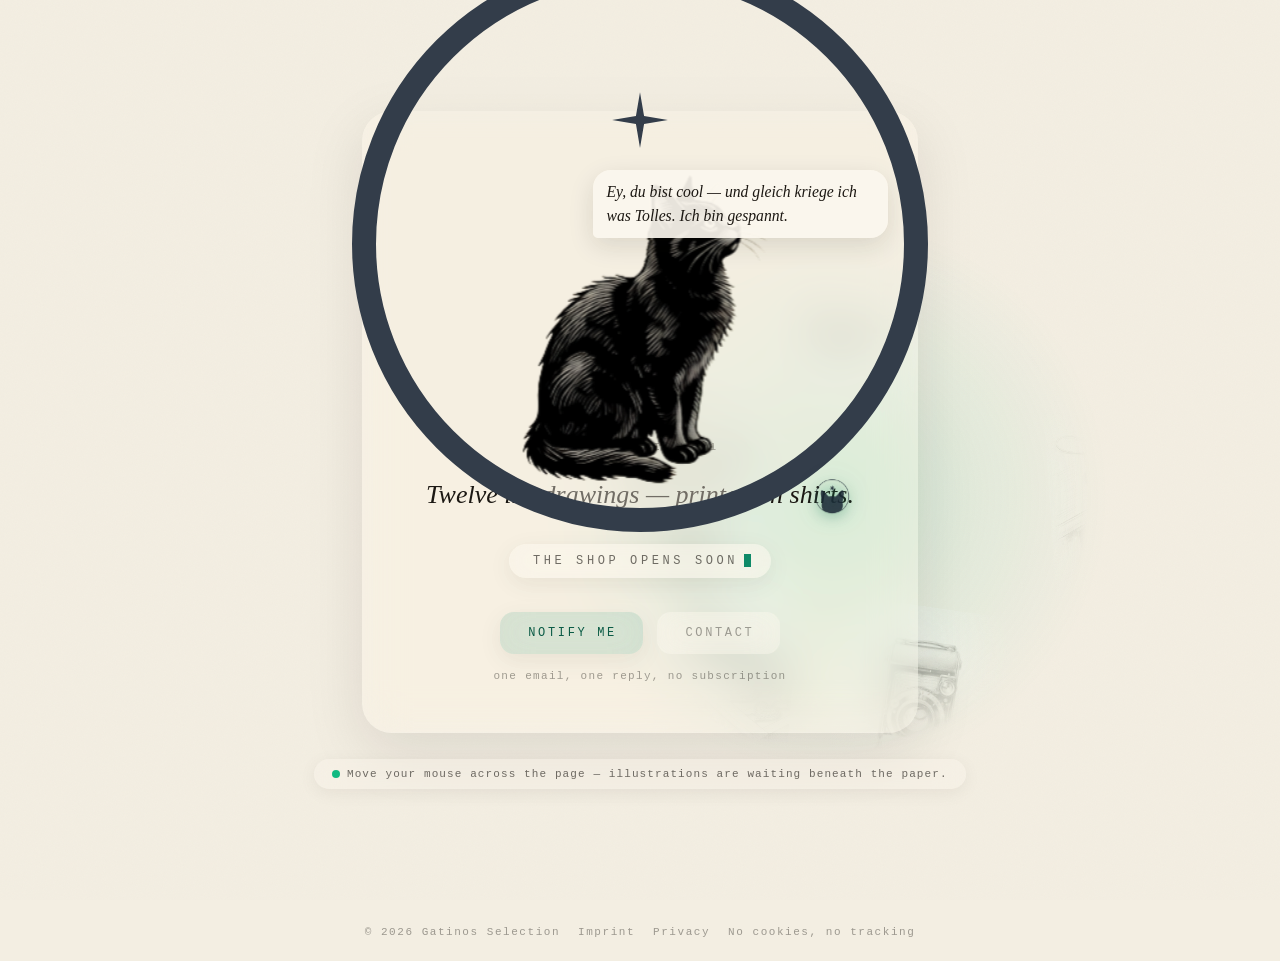
==== index.html @ d3bec4ac "landing: Logo-Geschichte im großen Kreis — Katze sitzt im Ring mit 'and love'-Bubble, der Kreis schr" ====
<!doctype html>
<html lang="en">
<head>
  <meta charset="utf-8">
  <title>GATINOS SELECTION — Music &amp; Art. The shop opens soon.</title>
  <meta name="viewport" content="width=device-width, initial-scale=1, interactive-widget=resizes-content">
  <meta name="description" content="Gatinos Selection — Music &amp; Art. Art Edition 01: twelve ink drawings printed on shirts. The shop opens soon.">
  <meta name="robots" content="index,follow">
  <meta name="theme-color" content="#f3eee2">
  <link rel="canonical" href="https://gatino.org/">
  <meta property="og:type" content="website">
  <meta property="og:title" content="GATINOS SELECTION — Music &amp; Art">
  <meta property="og:description" content="Art Edition 01 — twelve ink drawings printed on shirts. The shop opens soon.">
  <meta property="og:url" content="https://gatino.org/">
  <meta property="og:image" content="https://gatino.org/assets/web/stricher-orig-1.jpg">
  <link rel="icon" type="image/svg+xml" href="favicon.svg">
  <style>
    :root{
      --papier:#f3eee2;
      --tinte:#1c1813;
      --weich:rgba(28,24,19,.62);
      --grau:rgba(28,24,19,.4);
      --hairline:rgba(28,24,19,.12);
      --smaragd:#0e8a68;
      --smaragd-leucht:#10b981;
      --smaragd-tief:#0a5b45;
      --glas:rgba(251,247,238,.34);
      --glas-stark:rgba(251,247,238,.5);
      --serif:"Iowan Old Style","Palatino Linotype",Palatino,Georgia,serif;
      --mono:"SF Mono",Menlo,Consolas,"Liberation Mono",monospace;
    }
    *{margin:0;padding:0;box-sizing:border-box}
    html,body{height:100%}
    body{
      background:var(--papier);
      color:var(--tinte);
      font-family:var(--serif);
      overflow-x:hidden;
    }
    .visuell-verborgen{position:absolute;width:1px;height:1px;overflow:hidden;clip:rect(0 0 0 0);white-space:nowrap}
    :focus-visible{outline:2px solid var(--smaragd-leucht);outline-offset:3px;border-radius:8px}

    /* ============ Reveal-Bühne: Illustrationen erscheinen nur im Cursor-Licht ============ */
    .buehne{position:fixed;inset:0;z-index:0;pointer-events:none}
    .buehnen-kunst{
      position:absolute;inset:0;
      --mx:50vw; --my:42vh;
      -webkit-mask-image:radial-gradient(circle 330px at var(--mx) var(--my), #000 0%, rgba(0,0,0,.5) 46%, transparent 78%);
      mask-image:radial-gradient(circle 330px at var(--mx) var(--my), #000 0%, rgba(0,0,0,.5) 46%, transparent 78%);
    }
    .pa{
      position:absolute;opacity:.95;mix-blend-mode:multiply;height:auto;rotate:var(--neig,0deg);
      animation:schweben var(--dauer,18s) ease-in-out infinite;
      /* weicher Rand: kein Papier-Kasten um die Zeichnung */
      -webkit-mask-image:radial-gradient(ellipse 74% 74% at 50% 50%, #000 48%, transparent 88%);
      mask-image:radial-gradient(ellipse 74% 74% at 50% 50%, #000 48%, transparent 88%);
    }
    .pa-1 {width:clamp(170px,19vw,300px);right:1vw;  top:4vh;   --neig:5deg;  --dauer:17s}
    .pa-2 {width:clamp(150px,16vw,260px);left:2vw;   top:6vh;   --neig:-7deg; --dauer:21s}
    .pa-3 {width:clamp(140px,15vw,240px);left:1vw;   top:44vh;  --neig:4deg;  --dauer:19s}
    .pa-4 {width:clamp(140px,14vw,230px);right:4vw;  top:42vh;  --neig:-4deg; --dauer:23s}
    .pa-5 {width:clamp(160px,17vw,270px);left:20vw;  bottom:3vh;--neig:3deg;  --dauer:25s}
    .pa-6 {width:clamp(130px,13vw,210px);right:22vw; bottom:6vh;--neig:8deg;  --dauer:18s}
    .pa-7 {width:clamp(150px,16vw,250px);left:28vw;  top:1vh;   --neig:-3deg; --dauer:22s}
    .pa-8 {width:clamp(120px,12vw,200px);right:28vw; top:22vh;  --neig:6deg;  --dauer:20s}
    .pa-9 {width:clamp(120px,12vw,190px);right:12vw; bottom:1vh;--neig:-6deg; --dauer:24s}
    .pa-10{width:clamp(120px,12vw,190px);left:11vw;  bottom:20vh;--neig:6deg; --dauer:26s}
    .pa-11{width:clamp(140px,14vw,220px);left:43vw;  top:38vh;  --neig:-5deg; --dauer:28s}
    .pa-12{width:clamp(130px,13vw,210px);right:38vw; top:62vh; --neig:5deg;  --dauer:20s}
    .pa-13{width:clamp(120px,12vw,190px);left:2vw;   top:70vh;  --neig:-8deg; --dauer:22s}
    .pa-14{width:clamp(150px,15vw,240px);right:1vw;  top:70vh;  --neig:7deg;  --dauer:19s}
    .pa-15{width:clamp(160px,16vw,260px);left:45vw;  bottom:30vh;--neig:-4deg;--dauer:27s}
    .pa-16{width:clamp(140px,14vw,230px);right:20vw; top:3vh;   --neig:-6deg; --dauer:23s}
    @keyframes schweben{0%,100%{translate:0 0}50%{translate:0 -16px}}
    .glanz{
      position:absolute;left:0;top:0;width:560px;height:560px;border-radius:50%;
      background:radial-gradient(circle, rgba(16,185,129,.16) 0%, rgba(16,185,129,.06) 42%, transparent 70%);
    }
    .korn{
      position:absolute;inset:0;opacity:.05;mix-blend-mode:multiply;
      background-image:url("data:image/svg+xml,%3Csvg xmlns='http://www.w3.org/2000/svg' width='140' height='140'%3E%3Cfilter id='n'%3E%3CfeTurbulence type='fractalNoise' baseFrequency='.9' numOctaves='2'/%3E%3C/filter%3E%3Crect width='140' height='140' filter='url(%23n)' opacity='.55'/%3E%3C/svg%3E");
    }

    /* ============ Cursor: das runde Gatinos-Emblem ============ */
    .cursor{position:fixed;inset:0;z-index:220;pointer-events:none}
    .cursor-logo{
      position:absolute;left:0;top:0;width:40px;height:40px;
      filter:drop-shadow(0 0 10px rgba(16,185,129,.5)) drop-shadow(0 2px 6px rgba(28,24,19,.18));
      transition:opacity .3s ease;
    }
    @media (pointer:fine){
      html.nicht-REDUZIERT body, html.nicht-REDUZIERT a, html.nicht-REDUZIERT button{cursor:none}
    }
    @media (pointer:coarse){ .cursor{display:none} }
    html.reduziert .cursor{display:none}

    /* ============ Katzen-Dialog: Benachrichtigung im Glas ============ */
    .katze{
      position:fixed;inset:0;z-index:210;display:grid;place-items:center;padding:20px;
      opacity:0;visibility:hidden;transition:opacity .4s ease, visibility .4s ease;
      background:rgba(243,238,226,.25);
    }
    .katze.an{opacity:1;visibility:visible}
    .katzen-karte{
      width:min(92vw,470px);border-radius:30px;
      background:rgba(251,247,238,.66);
      -webkit-backdrop-filter:blur(24px) saturate(1.4);backdrop-filter:blur(24px) saturate(1.4);
      box-shadow:0 24px 80px rgba(28,24,19,.18);
      padding:26px 26px 24px;text-align:center;
      transform:scale(.8) translateY(14px);transition:transform .45s cubic-bezier(.2,.9,.25,1.2);
    }
    .katze.an .katzen-karte{transform:scale(1) translateY(0)}
    .katzen-runder{
      position:relative;width:min(48vw,230px);aspect-ratio:1;margin:0 auto;border-radius:50%;
      overflow:hidden;background:var(--papier);
      box-shadow:inset 0 0 0 1px rgba(28,24,19,.06), 0 10px 30px rgba(28,24,19,.1);
    }
    .katze-bild{
      position:absolute;inset:0;width:100%;height:100%;object-fit:cover;
      mix-blend-mode:multiply;opacity:0;
    }
    .katze-bild.sichtbar{opacity:1}
    .katze h2{
      margin:18px 0 4px;font-family:var(--serif);font-size:1.25rem;font-weight:500;color:var(--tinte);
    }
    .katze .zwischentext{font-size:.9rem;line-height:1.45;color:var(--weich);max-width:34ch;margin:0 auto}
    .notify-form{margin-top:16px;display:flex;gap:10px;flex-wrap:wrap;justify-content:center}
    .mail{
      flex:1 1 200px;min-width:0;
      font-family:var(--mono);font-size:13px;color:var(--tinte);
      padding:13px 16px;border-radius:14px;border:none;
      background:rgba(251,247,238,.75);
      box-shadow:inset 0 2px 8px rgba(28,24,19,.06);
    }
    .mail::placeholder{color:var(--grau)}
    .hp{position:absolute;left:-9999px;width:1px;height:1px;opacity:0}
    .katze-status{
      margin-top:14px;min-height:1.3em;
      font-family:var(--mono);font-size:11.5px;letter-spacing:.06em;color:var(--weich);
    }
    .katze-status.ok{color:var(--smaragd-tief)}
    .katze-status.fehler{color:#a04b2e}
    .katze-schliessen{
      margin-top:14px;font-family:var(--mono);font-size:10.5px;letter-spacing:.14em;
      color:var(--grau);background:none;border:none;text-transform:uppercase;cursor:pointer;
    }
    .katze-schliessen:hover{color:var(--tinte)}

    /* ============ Inhalt ============ */
    .seite{
      position:relative;z-index:1;min-height:100svh;
      display:flex;flex-direction:column;align-items:center;justify-content:center;
      text-align:center;padding:24px;
    }
    .glas-karte{
      padding:clamp(2rem,5vw,3.2rem) clamp(1.5rem,6vw,4rem);
      border-radius:30px;
      background:var(--glas);
      -webkit-backdrop-filter:blur(22px) saturate(1.4);backdrop-filter:blur(22px) saturate(1.4);
      box-shadow:0 18px 60px rgba(28,24,19,.1);
    }
    .marke-buehne{position:relative;width:clamp(150px,19vw,225px);margin:0 auto}
    .marke img{width:100%;height:auto;display:block}
    .marke{transition:opacity 1s ease .15s}
    /* der große Kreis: die Bühne der Geschichte — er schrumpft und wird zum Logo */
    .ring{
      position:fixed;z-index:140;pointer-events:none;
      width:min(64vmin,600px);aspect-ratio:1;border-radius:50%;
      border:24px solid #333d4a;overflow:hidden;
      background:rgba(243,238,226,.4);
      opacity:0;transform:scale(.96);display:none;
    }
    html.js .ring{display:block}
    html.js .ring.da{opacity:1;transform:scale(1);transition:opacity .8s ease, transform 1.8s cubic-bezier(.2,.8,.25,1)}
    html.js .ring.schrumpft{transform:scale(.1);transition:transform 1.5s cubic-bezier(.55,0,.25,1), opacity .7s ease 1s}
    html.js .ring.weg{display:none}
    .ring-stern{position:absolute;left:50%;top:21%;width:11%;transform:translateX(-50%)}
    .ring-katze{
      position:absolute;left:50%;bottom:-3%;width:60%;
      transform:translateX(-50%);height:auto;display:block;mix-blend-mode:multiply;
    }
    html.js .ring.katze-da .ring-katze{animation:katzehoch .9s ease both}
    @keyframes katzehoch{from{opacity:0;translate:0 7%}to{opacity:1;translate:0 0}}
    .ring-blase{
      position:absolute;right:3%;top:36%;max-width:56%;
      padding:10px 14px;border-radius:18px 18px 18px 5px;
      background:rgba(251,247,238,.92);
      box-shadow:0 8px 26px rgba(28,24,19,.12);
      font-family:var(--serif);font-style:italic;
      font-size:clamp(.78rem,1.5vw,.98rem);line-height:1.5;
      color:var(--tinte);text-align:left;
      opacity:0;transform:scale(.7) translateY(8px);
      transition:opacity .5s ease, transform .6s cubic-bezier(.2,.9,.25,1.2);
    }
    html.js .ring.blase-da .ring-blase{opacity:1;transform:none}
    html.js .ring.schrumpft .ring-stern,
    html.js .ring.schrumpft .ring-katze,
    html.js .ring.schrumpft .ring-blase{opacity:0;transition:opacity .9s ease .3s}
    /* kleine Katze + Blase neben MUSIC & ART (Endzustand) */
    .miau-ecke{
      position:absolute;left:calc(100% - 8px);top:72%;
      display:flex;flex-direction:column;align-items:center;gap:2px;
      transition:opacity .7s ease;
    }
    .mini-katze{
      width:clamp(34px,3.2vw,42px);height:auto;display:block;
      filter:drop-shadow(0 2px 6px rgba(28,24,19,.14));
      animation:katzewippen 6s ease-in-out 1s infinite;transform-origin:50% 90%;
    }
    .blase{
      padding:6px 12px;border-radius:14px 14px 14px 4px;
      border:1px solid rgba(28,24,19,.3);
      background:rgba(251,247,238,.55);
      font-family:var(--serif);font-style:italic;
      font-size:clamp(.72rem,1.3vw,.82rem);line-height:1;
      color:var(--tinte);white-space:nowrap;
      transition:opacity .6s ease .25s, transform .6s cubic-bezier(.2,.9,.25,1.2) .25s;
    }
    /* Zustände nur mit JS (ohne JS: fertiges Logo, alles statisch sichtbar) */
    html.js .marke-buehne:not(.logo-an) .marke{opacity:0}
    html.js .miau-ecke{opacity:0}
    html.js .blase{opacity:0;transform:translateY(6px)}
    html.js .marke-buehne.ecke-da .miau-ecke{opacity:1}
    html.js .marke-buehne.ecke-da .blase{opacity:1;transform:none}
    @keyframes katzewippen{0%,100%{transform:rotate(0deg)}50%{transform:rotate(-2.5deg)}}
    .linie{width:52px;height:1px;background:var(--hairline);margin:30px auto 22px;position:relative}
    .linie::after{content:"";position:absolute;left:50%;top:-2.5px;width:6px;height:6px;transform:translateX(-50%) rotate(45deg);background:var(--smaragd)}
    .kicker{
      font-family:var(--mono);font-size:11px;letter-spacing:.42em;text-indent:.42em;
      color:var(--weich);text-transform:uppercase;
    }
    .spruch{
      margin:22px auto 0;max-width:34ch;
      font-size:clamp(19px,2.6vw,26px);line-height:1.5;font-style:italic;color:var(--tinte);
    }
    .status{
      display:inline-flex;align-items:center;gap:.5em;
      margin-top:30px;padding:10px 20px;border-radius:9999px;
      background:var(--glas-stark);
      -webkit-backdrop-filter:blur(16px) saturate(1.4);backdrop-filter:blur(16px) saturate(1.4);
      box-shadow:0 6px 24px rgba(28,24,19,.07);
      font-family:var(--mono);font-size:12px;letter-spacing:.3em;text-indent:.3em;
      color:var(--weich);text-transform:uppercase;
    }
    .status .caret{display:inline-block;width:.55em;height:1.05em;background:var(--smaragd);vertical-align:-.16em;animation:caret 1.2s steps(1) infinite}
    @keyframes caret{50%{opacity:0}}
    .aktionen{margin-top:34px;display:flex;gap:14px;flex-wrap:wrap;justify-content:center}
    .btn{
      font-family:var(--mono);font-size:12px;letter-spacing:.22em;text-indent:.22em;text-transform:uppercase;
      text-decoration:none;padding:14px 26px;border-radius:14px;border:none;cursor:pointer;
      background:var(--glas-stark);
      -webkit-backdrop-filter:blur(16px) saturate(1.4);backdrop-filter:blur(16px) saturate(1.4);
      box-shadow:0 6px 24px rgba(28,24,19,.07);
      color:var(--tinte);
      transition:background .25s ease,color .25s ease,transform .25s ease;
    }
    .btn:hover{transform:translateY(-1px)}
    .btn:active{transform:translateY(0)}
    .btn--smaragd{
      background:rgba(14,138,104,.14);color:var(--smaragd-tief);
    }
    .btn--smaragd:hover{background:rgba(14,138,104,.22)}
    .btn--leise{box-shadow:none;background:rgba(251,247,238,.4);color:var(--grau)}
    .btn--leise:hover{color:var(--tinte)}
    .hinweis{margin-top:16px;font-family:var(--mono);font-size:11px;letter-spacing:.12em;color:var(--grau)}

    .buehnen-hinweis{
      display:inline-flex;align-items:center;gap:.6em;
      margin-top:26px;padding:9px 18px;border-radius:9999px;
      background:var(--glas);
      -webkit-backdrop-filter:blur(14px);backdrop-filter:blur(14px);
      box-shadow:0 4px 18px rgba(28,24,19,.06);
      font-family:var(--mono);font-size:11px;letter-spacing:.1em;color:var(--weich);
      transition:opacity .9s ease;
    }
    .buehnen-hinweis.verblasst{opacity:0}
    .blink-punkt{width:.5rem;height:.5rem;border-radius:50%;background:var(--smaragd-leucht);animation:puls 2.4s ease-in-out infinite}
    @keyframes puls{0%,100%{box-shadow:0 0 0 0 rgba(16,185,129,.4)}50%{box-shadow:0 0 0 7px rgba(16,185,129,0)}}

    .fusz{
      position:relative;z-index:1;padding:26px 24px 22px;width:100%;
      display:flex;gap:18px;justify-content:center;flex-wrap:wrap;
      font-family:var(--mono);font-size:11px;letter-spacing:.14em;color:var(--grau);
    }
    .fusz a{color:var(--grau);text-decoration:none;border-bottom:1px solid transparent;transition:color .25s}
    .fusz a:hover{color:var(--tinte)}

    @media (max-width:700px){
      .pa-1{right:-7vw}
      .pa-2{left:-8vw}
      .pa-5{left:22vw}
      .pa-6{right:8vw}
      .pa-8,.pa-12{display:none}
      .glanz{width:420px;height:420px}
    }
    @media (max-width:560px){
      .fusz{gap:12px;font-size:10px}
      .spruch{max-width:26ch}
      .buehnen-hinweis{max-width:30ch}
      .glas-karte{margin:0 2px}
      .katzen-karte{padding:22px 18px 20px}
      .miau-ecke{left:auto;right:-6px}
    }

    /* Kleinbildschirme: Karte oben statt mittig — die Tastatur von unten
       kann sie dann nicht verdecken */
    @media (max-width:760px){
      .katze{
        place-items:start center;
        padding-top:calc(env(safe-area-inset-top, 0px) + 2vh);
        align-content:start;
      }
    }
    /* Tastatur offen (visualViewport schrumpft): Karte kompakt im Sichtbereich halten */
    .katze.tastatur .katzen-karte{padding:18px 18px 16px}
    .katze.tastatur .katzen-runder{width:min(34vw,170px)}
    .katze.tastatur h2{margin-top:12px;font-size:1.05rem}
    .katze.tastatur .zwischentext{display:none}
    .katze.tastatur .notify-form{margin-top:12px}

    @media (prefers-reduced-motion: reduce){
      .pa{animation:none}
      .caret,.blink-punkt{animation:none}
      .buehnen-kunst{--mx:50vw;--my:42vh}
    }
  </style>
</head>
<body>

  <!-- ============ Reveal-Bühne: der Emblem-Cursor legt die Illustrationen
       frei, die unter dem Papier liegen — sonst bleiben sie verborgen ============ -->
  <div class="buehne" aria-hidden="true">
    <div class="buehnen-kunst">
      <img class="pa pa-1"  src="assets/web/stricher-orig-1.jpg"    alt="" loading="eager">
      <img class="pa pa-2"  src="assets/web/stromlinien-sanft-3.jpg" alt="" loading="eager">
      <img class="pa pa-3"  src="assets/web/kauz-sanft-2.jpg"       alt="" loading="eager">
      <img class="pa pa-4"  src="assets/web/herz-sanft-2.jpg"       alt="" loading="eager">
      <img class="pa pa-5"  src="assets/web/stromlinien-sanft-1.jpg" alt="" loading="eager">
      <img class="pa pa-6"  src="assets/web/kamera-sanft-1.jpg"     alt="" loading="eager">
      <img class="pa pa-7"  src="assets/web/stricher-orig-2.jpg"    alt="" loading="eager">
      <img class="pa pa-8"  src="assets/web/augen-sanft-1.jpg"      alt="" loading="eager">
      <img class="pa pa-9"  src="assets/web/kauz-sanft-1.jpg"       alt="" loading="eager">
      <img class="pa pa-10" src="assets/web/wachsend-sanft-1.jpg"   alt="" loading="eager">
      <img class="pa pa-11" src="assets/web/stricher-orig-3.jpg"    alt="" loading="eager">
      <img class="pa pa-12" src="assets/web/herz-sanft-1.jpg"       alt="" loading="eager">
      <img class="pa pa-13" src="assets/web/kamera-sanft-1.jpg"     alt="" loading="eager">
      <img class="pa pa-14" src="assets/web/stromlinien-sanft-3.jpg" alt="" loading="eager">
      <img class="pa pa-15" src="assets/web/stromlinien-sanft-1.jpg" alt="" loading="eager">
      <img class="pa pa-16" src="assets/web/kauz-sanft-2.jpg"       alt="" loading="eager">
    </div>
    <div class="glanz"></div>
    <div class="korn"></div>
  </div>

  <div class="cursor" aria-hidden="true">
    <img class="cursor-logo" src="assets/logo/gatinos_emblem.png" alt="">
  </div>

  <div class="ring" id="ring" aria-hidden="true">
    <svg class="ring-stern" viewBox="0 0 100 100"><path d="M50 2 L57 43 L98 50 L57 57 L50 98 L43 57 L2 50 L43 43 Z" fill="#333d4a"/></svg>
    <img class="ring-katze" src="assets/cat/sitz.png" alt="">
    <div class="ring-blase">Ey, du bist cool — und gleich kriege ich was Tolles. Ich bin gespannt.</div>
  </div>

  <!-- ============ Katzen-Dialog: öffnet nur über „Benachrichtigen“ ============ -->
  <div class="katze" id="katze" role="dialog" aria-modal="true" aria-label="Shop notification">
    <div class="katzen-karte">
      <div class="katzen-runder" aria-hidden="true">
        <img class="katze-bild sichtbar" src="assets/cat/katze-zu.jpg"   alt="" loading="eager">
        <img class="katze-bild"          src="assets/cat/katze-halb.jpg" alt="" loading="eager">
        <img class="katze-bild"          src="assets/cat/katze-auf.jpg"  alt="" loading="eager">
      </div>
      <h2>The shop opens soon.</h2>
      <p class="zwischentext">Drop your email — we'll write exactly once, when Art Edition 01 goes online.</p>
      <form class="notify-form" id="notify-form" novalidate>
        <input class="mail" id="notify-mail" type="email" name="email" placeholder="you@mail.com" autocomplete="email" required>
        <input class="hp" type="text" name="hp" tabindex="-1" autocomplete="off" aria-hidden="true">
        <button class="btn btn--smaragd" type="submit">Sign up</button>
      </form>
      <p class="katze-status" id="notify-status" role="status"></p>
      <button class="katze-schliessen" type="button" id="katze-zu">Close</button>
    </div>
  </div>

  <!-- ============ Marke ============ -->
  <main class="seite">
    <div class="glas-karte">
      <h1 class="visuell-verborgen">Gatinos Selection — Music &amp; Art</h1>

      <div class="marke-buehne" id="marke-buehne">
        <div class="marke">
          <img src="assets/logo/gatinos_light_alpha.png" alt="Gatinos Selection — Music &amp; Art" width="800" height="800">
        </div>
        <div class="miau-ecke" aria-hidden="true">
          <span class="blase">and love</span>
          <img class="mini-katze" src="assets/cat/katze-sitzend.png" alt="">
        </div>
      </div>

      <div class="linie" role="presentation"></div>
      <p class="kicker">Art Edition 01</p>

      <p class="spruch">Twelve ink drawings — printed on shirts.</p>

      <p class="status">The shop opens soon<span class="caret"></span></p>

      <div class="aktionen">
        <button class="btn btn--smaragd" id="benachrichtigen" type="button">Notify me</button>
        <a class="btn btn--leise" href="mailto:contact@gatino.org">Contact</a>
      </div>
      <p class="hinweis">one email, one reply, no subscription</p>
    </div>

    <p class="buehnen-hinweis"><span class="blink-punkt"></span>Move your mouse across the page — illustrations are waiting beneath the paper.</p>
  </main>

  <footer class="fusz">
    <span>© 2026 Gatinos Selection</span>
    <a href="imprint.html">Imprint</a>
    <a href="privacy.html">Privacy</a>
    <span>No cookies, no tracking</span>
  </footer>

  <script>
  (function(){
    "use strict";
    var reduziert = window.matchMedia && window.matchMedia("(prefers-reduced-motion: reduce)").matches;
    var fein = window.matchMedia && window.matchMedia("(pointer: fine)").matches;
    var wurzel = document.documentElement;
    wurzel.classList.add("js");
    wurzel.classList.add(reduziert ? "reduziert" : "nicht-REDUZIERT");

    /* — Cursor: Emblem folgt der Maus, Maske legt die Illustrationen frei — */
    var kunst = document.querySelector(".buehnen-kunst");
    var glanz = document.querySelector(".glanz");
    var logo  = document.querySelector(".cursor-logo");
    var hinweis = document.querySelector(".buehnen-hinweis");
    if(!kunst || !glanz || !logo){ return; }

    var zielX = innerWidth / 2, zielY = innerHeight * 0.42;
    var curX = zielX, curY = zielY;
    var hatMaus = false, skala = 1, zielSkala = 1;

    addEventListener("pointermove", function(e){
      hatMaus = true;
      zielX = e.clientX; zielY = e.clientY;
      if(hinweis){ hinweis.classList.add("verblasst"); }
    }, { passive:true });

    document.addEventListener("pointerleave", function(){ hatMaus = false; });

    if(fein){
      document.addEventListener("pointerover", function(e){
        zielSkala = (e.target.closest && e.target.closest("a, button")) ? 1.4 : 1;
      });
    }

    function rahmen(now){
      if(!hatMaus && !reduziert){
        var t = now / 1000;
        zielX = innerWidth  * (0.5 + 0.3 * Math.sin(t * 0.32));
        zielY = innerHeight * (0.42 + 0.2 * Math.cos(t * 0.24));
      }
      var k = reduziert ? 1 : 0.14;
      curX += (zielX - curX) * k;
      curY += (zielY - curY) * k;
      skala += (zielSkala - skala) * 0.2;
      var halb = (innerWidth < 700 ? 210 : 280);

      kunst.style.setProperty("--mx", curX + "px");
      kunst.style.setProperty("--my", curY + "px");
      glanz.style.transform = "translate3d(" + (curX - halb) + "px," + (curY - halb) + "px,0)";
      logo.style.transform  = "translate3d(" + (curX - 20 * skala) + "px," + (curY - 20 * skala) + "px,0) scale(" + skala + ")";
      requestAnimationFrame(rahmen);
    }
    requestAnimationFrame(rahmen);

    /* — Logo-Geschichte: alles spielt sich im großen Kreis ab. Die Katze
         sitzt drin, bewundert den Stern — und am Ende schrumpft der Kreis
         und wird zum Logo. Ohne JS oder bei reduzierter Bewegung: direkt
         der Endzustand. — */
    var buehne = document.querySelector("#marke-buehne");
    var ring = document.querySelector("#ring");
    if(ring && buehne){
      if(reduziert){
        buehne.classList.add("logo-an", "ecke-da");
        ring.classList.add("weg");
      }else{
        /* den Kreis exakt auf die Emblem-Position zentrieren */
        var zentrum = function(){
          var r = buehne.getBoundingClientRect();
          return { x: r.left + r.width / 2, y: r.top + r.height * 0.364 };
        };
        var z = zentrum();
        ring.style.left = (z.x - ring.offsetWidth / 2) + "px";
        ring.style.top = (z.y - ring.offsetHeight / 2) + "px";

        setTimeout(function(){ ring.classList.add("da"); }, 250);
        setTimeout(function(){ ring.classList.add("katze-da"); }, 950);
        setTimeout(function(){ ring.classList.add("blase-da"); }, 1800);

        /* der Kreis schrumpft — Position frisch messen, im kleinsten Moment
           wird er exakt zum Emblem und das echte Logo übernimmt */
        setTimeout(function(){
          var zz = zentrum();
          ring.style.left = (zz.x - ring.offsetWidth / 2) + "px";
          ring.style.top = (zz.y - ring.offsetHeight / 2) + "px";
          ring.classList.add("schrumpft");
          buehne.classList.add("logo-an");
        }, 5200);
        setTimeout(function(){ ring.classList.add("weg"); }, 7600);

        setTimeout(function(){ buehne.classList.add("ecke-da"); }, 8800);
      }
    }

    /* — Katzen-Dialog: öffnet nur über „Benachrichtigen“, miaut beim Öffnen — */
    var vorhang = document.querySelector("#katze");
    var oeffner = document.querySelector("#benachrichtigen");
    var schliesser = document.querySelector("#katze-zu");
    var formular = document.querySelector("#notify-form");
    var mailfeld = document.querySelector("#notify-mail");
    var statuszeile = document.querySelector("#notify-status");
    var bilder = [].slice.call(document.querySelectorAll(".katze-bild"));
    if(!vorhang || !oeffner || bilder.length < 3){ return; }

    function miau(){
      if(reduziert){ return; }
      var folge = [[0,600],[1,150],[2,260],[1,150],[2,260],[0,600]];
      var i = 0;
      function schritt(){
        if(i >= folge.length){ return; }
        for(var b = 0; b < bilder.length; b++){
          bilder[b].classList.toggle("sichtbar", b === folge[i][0]);
        }
        var dauer = folge[i][1];
        i++;
        setTimeout(schritt, dauer);
      }
      schritt();
    }

    function status(text, art){
      statuszeile.textContent = text;
      statuszeile.className = "katze-status" + (art ? " " + art : "");
    }

    function oeffnen(){
      vorhang.classList.add("an");
      miau();
      var gemerkt = "";
      try{ gemerkt = localStorage.getItem("gatinos-notify") || ""; }catch(e){}
      if(gemerkt){
        mailfeld.value = gemerkt;
        status("✓ already on the list: " + gemerkt, "ok");
      }else{
        status("");
      }
      /* Fokus (und damit die Handy-Tastatur) erst auf Wunsch öffnen —
         auf Touch-Geräten bleibt die Animation so vollständig sichtbar */
      if(fein){
        setTimeout(function(){ mailfeld.focus(); }, reduziert ? 0 : 420);
      }
    }

    function schliessen(){
      vorhang.classList.remove("an");
    }

    oeffner.addEventListener("click", oeffnen);
    schliesser.addEventListener("click", schliessen);
    vorhang.addEventListener("click", function(e){ if(e.target === vorhang){ schliessen(); } });
    addEventListener("keydown", function(e){ if(e.key === "Escape"){ schliessen(); } });

    /* Tastatur-Wächter: sobald die Tastatur den Sichtbereich zusammendrückt,
       rückt die Karte kompakt an den Anfang (oben) und bleibt sichtbar */
    var sichtfeld = window.visualViewport;
    function tastaturPruefen(){
      if(!sichtfeld){ return; }
      var offen = (innerHeight - sichtfeld.height) > 120 && (innerWidth < 760);
      vorhang.classList.toggle("tastatur", offen);
    }
    if(sichtfeld){
      sichtfeld.addEventListener("resize", tastaturPruefen);
      sichtfeld.addEventListener("scroll", tastaturPruefen);
    }

    formular.addEventListener("submit", function(e){
      e.preventDefault();
      var hp = formular.querySelector(".hp").value;
      var mail = mailfeld.value.trim();
      if(!/^[^\s@]+@[^\s@]+\.[^\s@]{2,}$/.test(mail) || mail.length > 254){
        status("Hmm — that doesn't look like an email address.", "fehler");
        miau();
        return;
      }
      var taste = formular.querySelector("button[type=submit]");
      taste.disabled = true;
      status("Signing you up …");
      fetch("/api/notify", {
        method: "POST",
        headers: { "content-type": "application/json" },
        body: JSON.stringify({ email: mail, hp: hp })
      }).then(function(r){
        return r.json().catch(function(){ return { ok:false, error:"brevo" }; });
      }).then(function(d){
        taste.disabled = false;
        if(d && d.ok){
          try{ localStorage.setItem("gatinos-notify", mail); }catch(e){}
          status("✓ signed up: " + mail + " — see you soon!", "ok");
          miau();
        }else if(d && (d.error === "email" || d.error === "invalid")){
          status("Hmm — that doesn't look like an email address.", "fehler");
        }else if(d && d.error === "config"){
          status("The mailing list isn't wired up yet — write to contact@gatino.org", "fehler");
        }else{
          status("That didn't work — try again in a moment.", "fehler");
        }
      }).catch(function(){
        taste.disabled = false;
        status("No connection — try again in a moment.", "fehler");
      });
    });
  })();
  </script>
</body>
</html>
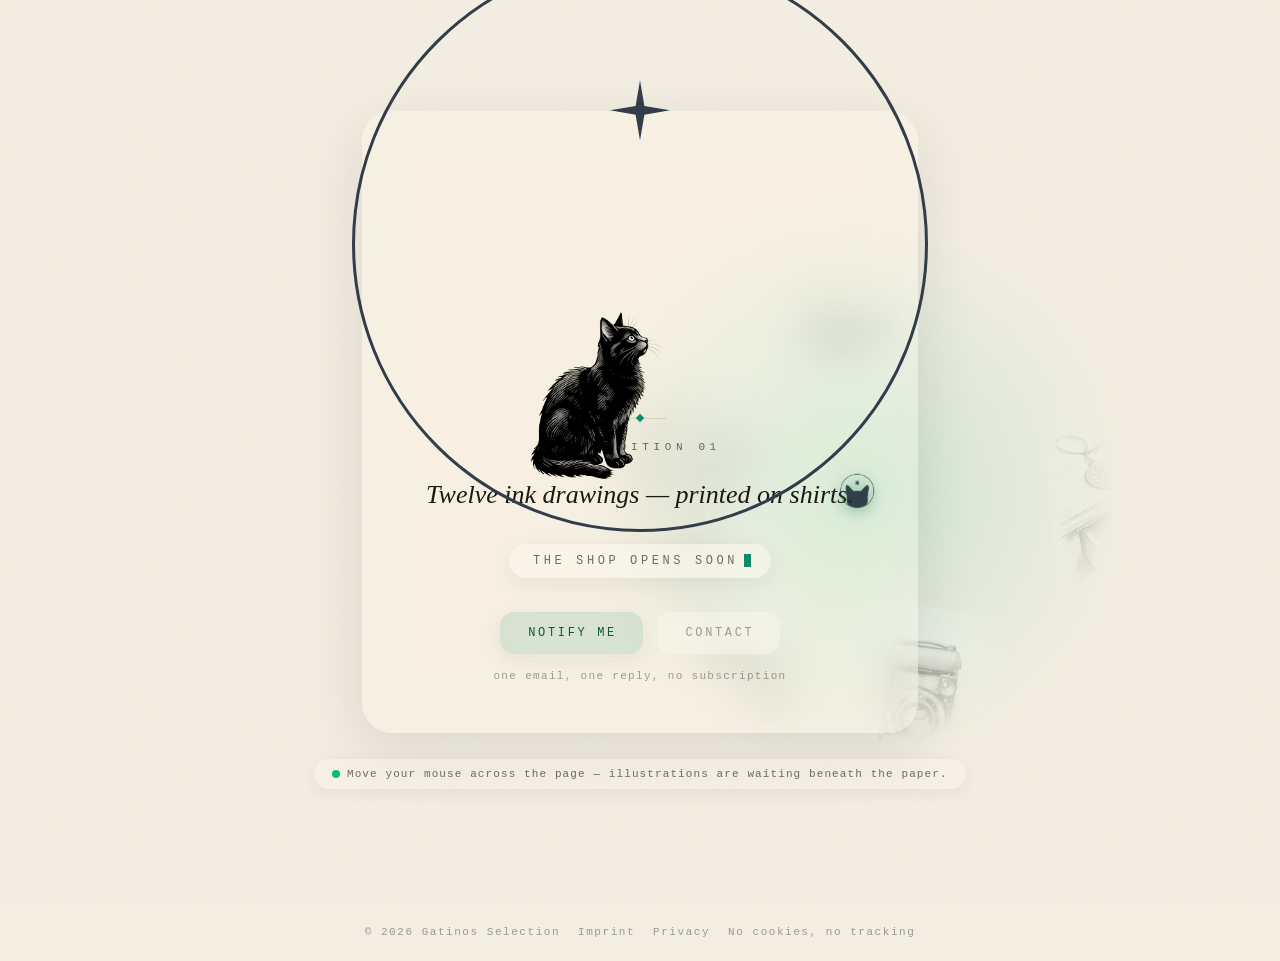
==== commit b42b68b3: "landing: die Katze läuft im großen Kreis zur Mitte, setzt sich zum Stern — der Kreis schrumpft und w" ====
--- a/index.html
+++ b/index.html
@@ -166,8 +166,7 @@
     .ring{
       position:fixed;z-index:140;pointer-events:none;
       width:min(64vmin,600px);aspect-ratio:1;border-radius:50%;
-      border:24px solid #333d4a;overflow:hidden;
-      background:rgba(243,238,226,.4);
+      border:3px solid #333d4a;overflow:hidden;
       opacity:0;transform:scale(.96);display:none;
     }
     html.js .ring{display:block}
@@ -176,26 +175,13 @@
     html.js .ring.weg{display:none}
     .ring-stern{position:absolute;left:50%;top:21%;width:11%;transform:translateX(-50%)}
     .ring-katze{
-      position:absolute;left:50%;bottom:-3%;width:60%;
+      position:absolute;left:14%;bottom:5%;width:30%;
       transform:translateX(-50%);height:auto;display:block;mix-blend-mode:multiply;
     }
-    html.js .ring.katze-da .ring-katze{animation:katzehoch .9s ease both}
-    @keyframes katzehoch{from{opacity:0;translate:0 7%}to{opacity:1;translate:0 0}}
-    .ring-blase{
-      position:absolute;right:3%;top:36%;max-width:56%;
-      padding:10px 14px;border-radius:18px 18px 18px 5px;
-      background:rgba(251,247,238,.92);
-      box-shadow:0 8px 26px rgba(28,24,19,.12);
-      font-family:var(--serif);font-style:italic;
-      font-size:clamp(.78rem,1.5vw,.98rem);line-height:1.5;
-      color:var(--tinte);text-align:left;
-      opacity:0;transform:scale(.7) translateY(8px);
-      transition:opacity .5s ease, transform .6s cubic-bezier(.2,.9,.25,1.2);
-    }
-    html.js .ring.blase-da .ring-blase{opacity:1;transform:none}
+    html.js .ring.laeuft .ring-katze{transition:left 2.1s linear}
+    html.js .ring.sitzt .ring-katze{left:44%}
     html.js .ring.schrumpft .ring-stern,
-    html.js .ring.schrumpft .ring-katze,
-    html.js .ring.schrumpft .ring-blase{opacity:0;transition:opacity .9s ease .3s}
+    html.js .ring.schrumpft .ring-katze{opacity:0;transition:opacity .9s ease .3s}
     /* kleine Katze + Blase neben MUSIC & ART (Endzustand) */
     .miau-ecke{
       position:absolute;left:calc(100% - 8px);top:72%;
@@ -359,7 +345,6 @@
   <div class="ring" id="ring" aria-hidden="true">
     <svg class="ring-stern" viewBox="0 0 100 100"><path d="M50 2 L57 43 L98 50 L57 57 L50 98 L43 57 L2 50 L43 43 Z" fill="#333d4a"/></svg>
     <img class="ring-katze" src="assets/cat/sitz.png" alt="">
-    <div class="ring-blase">Ey, du bist cool — und gleich kriege ich was Tolles. Ich bin gespannt.</div>
   </div>
 
   <!-- ============ Katzen-Dialog: öffnet nur über „Benachrichtigen“ ============ -->
@@ -481,7 +466,9 @@
          der Endzustand. — */
     var buehne = document.querySelector("#marke-buehne");
     var ring = document.querySelector("#ring");
-    if(ring && buehne){
+    var katze = ring ? ring.querySelector(".ring-katze") : null;
+    var PFAD = "assets/cat/";
+    if(ring && buehne && katze){
       if(reduziert){
         buehne.classList.add("logo-an", "ecke-da");
         ring.classList.add("weg");
@@ -496,8 +483,22 @@
         ring.style.top = (z.y - ring.offsetHeight / 2) + "px";
 
         setTimeout(function(){ ring.classList.add("da"); }, 250);
-        setTimeout(function(){ ring.classList.add("katze-da"); }, 950);
-        setTimeout(function(){ ring.classList.add("blase-da"); }, 1800);
+        /* die Katze läuft im Kreis von links zur Mitte und setzt sich zum Stern */
+        setTimeout(function(){
+          ring.classList.add("laeuft");
+          katze.style.left = "42%";
+        }, 1100);
+        var laufFrame = 0;
+        var laufwerk = setInterval(function(){
+          if(!ring.classList.contains("laeuft")){ clearInterval(laufwerk); return; }
+          laufFrame = (laufFrame + 1) % 4;
+          katze.src = PFAD + "wand-" + (laufFrame + 1) + ".png";
+        }, 210);
+        setTimeout(function(){
+          ring.classList.remove("laeuft");
+          clearInterval(laufwerk);
+          katze.src = PFAD + "sitz.png";
+        }, 3400);
 
         /* der Kreis schrumpft — Position frisch messen, im kleinsten Moment
            wird er exakt zum Emblem und das echte Logo übernimmt */
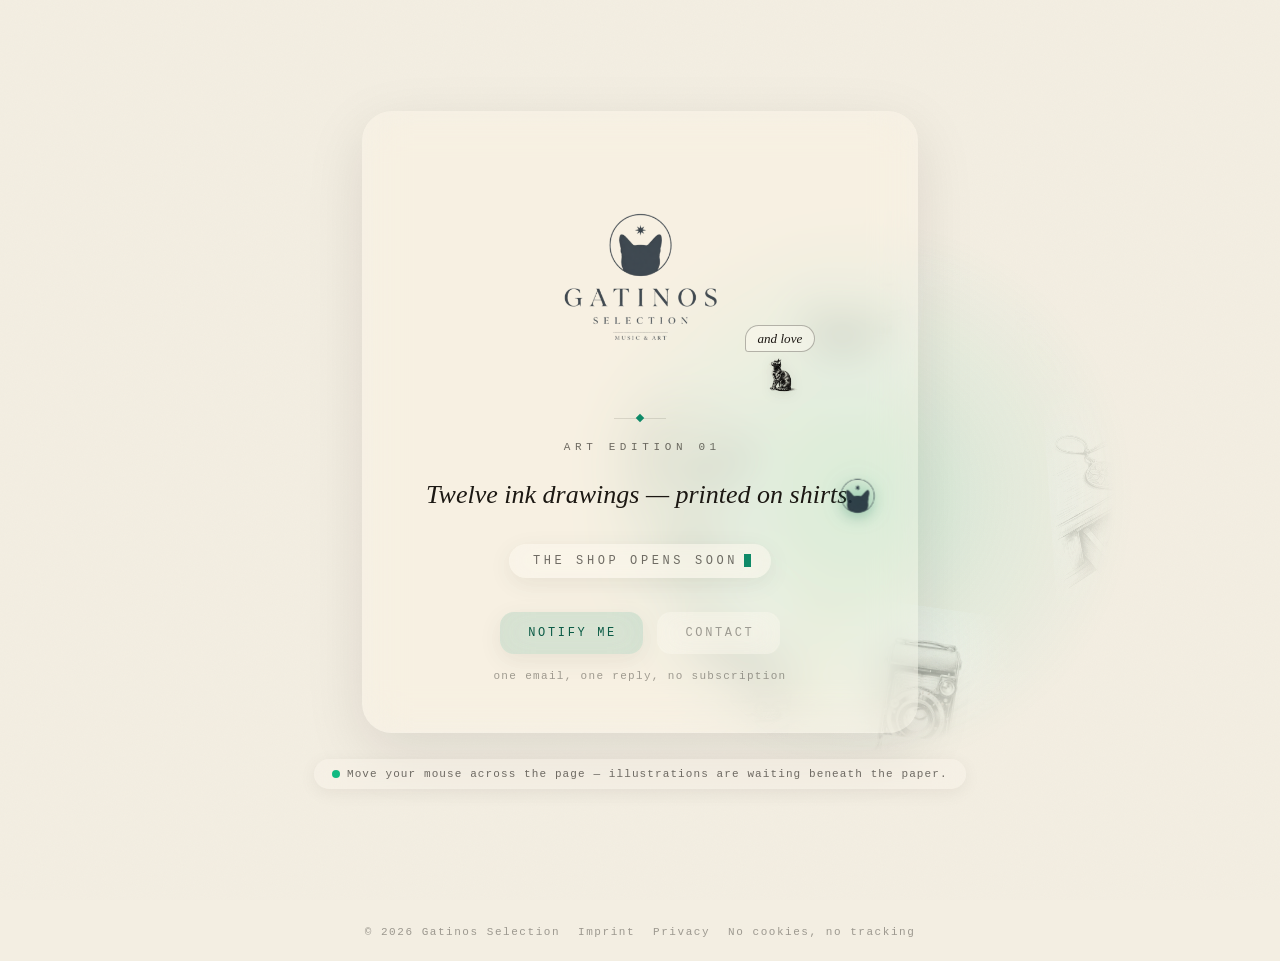
==== commit d5b91813: "landing: kleine Katze als Haustier — läuft langsam über den Screen (hin und her), stoppt gelegentlic" ====
--- a/index.html
+++ b/index.html
@@ -161,28 +161,22 @@
     }
     .marke-buehne{position:relative;width:clamp(150px,19vw,225px);margin:0 auto}
     .marke img{width:100%;height:auto;display:block}
-    .marke{transition:opacity 1s ease .15s}
-    /* der große Kreis: die Bühne der Geschichte — er schrumpft und wird zum Logo */
-    .ring{
-      position:fixed;z-index:140;pointer-events:none;
-      width:min(64vmin,600px);aspect-ratio:1;border-radius:50%;
-      border:3px solid #333d4a;overflow:hidden;
-      opacity:0;transform:scale(.96);display:none;
-    }
-    html.js .ring{display:block}
-    html.js .ring.da{opacity:1;transform:scale(1);transition:opacity .8s ease, transform 1.8s cubic-bezier(.2,.8,.25,1)}
-    html.js .ring.schrumpft{transform:scale(.1);transition:transform 1.5s cubic-bezier(.55,0,.25,1), opacity .7s ease 1s}
-    html.js .ring.weg{display:none}
-    .ring-stern{position:absolute;left:50%;top:21%;width:11%;transform:translateX(-50%)}
-    .ring-katze{
-      position:absolute;left:14%;bottom:5%;width:30%;
-      transform:translateX(-50%);height:auto;display:block;mix-blend-mode:multiply;
-    }
-    html.js .ring.laeuft .ring-katze{transition:left 2.1s linear}
-    html.js .ring.sitzt .ring-katze{left:44%}
-    html.js .ring.schrumpft .ring-stern,
-    html.js .ring.schrumpft .ring-katze{opacity:0;transition:opacity .9s ease .3s}
-    /* kleine Katze + Blase neben MUSIC & ART (Endzustand) */
+    .marke{animation:marke-ein 1.2s ease .25s both}
+    /* das kleine Haustier: spaziert langsam über den Screen, miaut ab und zu */
+    .pet{
+      position:fixed;left:0;bottom:2.5vh;z-index:1;pointer-events:none;
+      height:clamp(92px,13vh,128px);
+    }
+    .pet img{
+      height:100%;width:auto;display:block;position:absolute;bottom:0;left:50%;
+      mix-blend-mode:multiply;
+    }
+    .pet-lauf{transform:translateX(-50%)}
+    .pet-miau{opacity:0;transition:opacity .28s ease;width:auto}
+    .pet-miau.sichtbar{opacity:1}
+    .pet-rtl .pet-lauf{transform:translateX(-50%) scaleX(-1)}
+    html.reduziert .pet{display:none}
+    /* kleine Katze + Blase neben MUSIC & ART (Endzustand) */    /* kleine Katze + Blase neben MUSIC & ART (Endzustand) */
     .miau-ecke{
       position:absolute;left:calc(100% - 8px);top:72%;
       display:flex;flex-direction:column;align-items:center;gap:2px;
@@ -203,11 +197,9 @@
       transition:opacity .6s ease .25s, transform .6s cubic-bezier(.2,.9,.25,1.2) .25s;
     }
     /* Zustände nur mit JS (ohne JS: fertiges Logo, alles statisch sichtbar) */
-    html.js .marke-buehne:not(.logo-an) .marke{opacity:0}
-    html.js .miau-ecke{opacity:0}
-    html.js .blase{opacity:0;transform:translateY(6px)}
-    html.js .marke-buehne.ecke-da .miau-ecke{opacity:1}
-    html.js .marke-buehne.ecke-da .blase{opacity:1;transform:none}
+    .miau-ecke{animation:ecke-ein .9s ease 2.4s both}
+    @keyframes ecke-ein{from{opacity:0}to{opacity:1}}
+    @keyframes marke-ein{from{opacity:0}to{opacity:1}}
     @keyframes katzewippen{0%,100%{transform:rotate(0deg)}50%{transform:rotate(-2.5deg)}}
     .linie{width:52px;height:1px;background:var(--hairline);margin:30px auto 22px;position:relative}
     .linie::after{content:"";position:absolute;left:50%;top:-2.5px;width:6px;height:6px;transform:translateX(-50%) rotate(45deg);background:var(--smaragd)}
@@ -342,9 +334,9 @@
     <img class="cursor-logo" src="assets/logo/gatinos_emblem.png" alt="">
   </div>
 
-  <div class="ring" id="ring" aria-hidden="true">
-    <svg class="ring-stern" viewBox="0 0 100 100"><path d="M50 2 L57 43 L98 50 L57 57 L50 98 L43 57 L2 50 L43 43 Z" fill="#333d4a"/></svg>
-    <img class="ring-katze" src="assets/cat/sitz.png" alt="">
+  <div class="pet" id="pet" aria-hidden="true">
+    <img class="pet-lauf" src="assets/cat/wand-1.png" alt="" loading="eager">
+    <img class="pet-miau" src="assets/cat/katze-auf.jpg" alt="" loading="eager">
   </div>
 
   <!-- ============ Katzen-Dialog: öffnet nur über „Benachrichtigen“ ============ -->
@@ -460,59 +452,64 @@
     }
     requestAnimationFrame(rahmen);
 
-    /* — Logo-Geschichte: alles spielt sich im großen Kreis ab. Die Katze
-         sitzt drin, bewundert den Stern — und am Ende schrumpft der Kreis
-         und wird zum Logo. Ohne JS oder bei reduzierter Bewegung: direkt
-         der Endzustand. — */
-    var buehne = document.querySelector("#marke-buehne");
-    var ring = document.querySelector("#ring");
-    var katze = ring ? ring.querySelector(".ring-katze") : null;
-    var PFAD = "assets/cat/";
-    if(ring && buehne && katze){
-      if(reduziert){
-        buehne.classList.add("logo-an", "ecke-da");
-        ring.classList.add("weg");
-      }else{
-        /* den Kreis exakt auf die Emblem-Position zentrieren */
-        var zentrum = function(){
-          var r = buehne.getBoundingClientRect();
-          return { x: r.left + r.width / 2, y: r.top + r.height * 0.364 };
-        };
-        var z = zentrum();
-        ring.style.left = (z.x - ring.offsetWidth / 2) + "px";
-        ring.style.top = (z.y - ring.offsetHeight / 2) + "px";
-
-        setTimeout(function(){ ring.classList.add("da"); }, 250);
-        /* die Katze läuft im Kreis von links zur Mitte und setzt sich zum Stern */
-        setTimeout(function(){
-          ring.classList.add("laeuft");
-          katze.style.left = "42%";
-        }, 1100);
-        var laufFrame = 0;
-        var laufwerk = setInterval(function(){
-          if(!ring.classList.contains("laeuft")){ clearInterval(laufwerk); return; }
-          laufFrame = (laufFrame + 1) % 4;
-          katze.src = PFAD + "wand-" + (laufFrame + 1) + ".png";
-        }, 210);
-        setTimeout(function(){
-          ring.classList.remove("laeuft");
-          clearInterval(laufwerk);
-          katze.src = PFAD + "sitz.png";
-        }, 3400);
-
-        /* der Kreis schrumpft — Position frisch messen, im kleinsten Moment
-           wird er exakt zum Emblem und das echte Logo übernimmt */
-        setTimeout(function(){
-          var zz = zentrum();
-          ring.style.left = (zz.x - ring.offsetWidth / 2) + "px";
-          ring.style.top = (zz.y - ring.offsetHeight / 2) + "px";
-          ring.classList.add("schrumpft");
-          buehne.classList.add("logo-an");
-        }, 5200);
-        setTimeout(function(){ ring.classList.add("weg"); }, 7600);
-
-        setTimeout(function(){ buehne.classList.add("ecke-da"); }, 8800);
-      }
+    /* — das kleine Haustier: läuft langsam über den Screen (hin und her),
+         stoppt ab und zu, dreht sich zum Betrachter und miaut. Ohne JS oder
+         bei reduzierter Bewegung: die Katze sitzt still. — */
+    var pet = document.querySelector("#pet");
+    var laufBild = document.querySelector(".pet-lauf");
+    var miauBild = document.querySelector(".pet-miau");
+    if(pet && laufBild && miauBild && !reduziert){
+      var PFAD = "assets/cat/";
+      ["wand-1","wand-2","wand-3","wand-4","katze-auf","katze-halb","katze-zu"].forEach(function(n){
+        var v = new Image(); v.src = PFAD + n + ".jpg";
+      });
+
+      var px = -170;                /* startet außerhalb links */
+      var richtung = 1;             /* 1 = nach rechts, -1 = nach links */
+      var tempo = 42;               /* px/s — gemütlich */
+      var lauft = true;
+      var letzteBewegung = performance.now();
+
+      function petRahmen(now){
+        var dt = Math.min((now - letzteBewegung) / 1000, .05);
+        letzteBewegung = now;
+        if(lauft){
+          px += tempo * richtung * dt;
+          if(px > innerWidth + 40){ richtung = -1; pet.classList.add("pet-rtl"); }
+          if(px < -180){ richtung = 1; pet.classList.remove("pet-rtl"); }
+          pet.style.transform = "translate3d(" + px + "px,0,0)";
+        }
+        requestAnimationFrame(petRahmen);
+      }
+      requestAnimationFrame(petRahmen);
+
+      /* Miau-Pause: anhalten, den Betrachter anschauen, weiterlaufen */
+      var mieutGerade = false;
+      function miauPause(dauer){
+        if(mieutGerade){ return; }
+        mieutGerade = true;
+        lauft = false;
+        var folge = ["katze-zu","katze-halb","katze-auf","katze-halb","katze-auf","katze-zu"];
+        var dauerPro = [420,170,300,170,300,620];
+        var i = 0;
+        (function schritt(){
+          if(i >= folge.length){
+            miauBild.classList.remove("sichtbar");
+            laufBild.classList.add("sichtbar");
+            setTimeout(function(){ mieutGerade = false; }, 400);
+            return;
+          }
+          miauBild.src = PFAD + folge[i] + ".jpg";
+          var d = dauerPro[i];
+          i++;
+          setTimeout(schritt, d);
+        })();
+        setTimeout(function(){ mieutGerade = false; }, dauer);
+      }
+
+      /* ab und zu miauen — erst nach einer Weile, dann in unregelmäßigen Abständen */
+      setTimeout(function(){ miauPause(2200); }, 9000);
+      setInterval(function(){ if(Math.random() < .5){ miauPause(2200); } }, 17000);
     }
 
     /* — Katzen-Dialog: öffnet nur über „Benachrichtigen“, miaut beim Öffnen — */
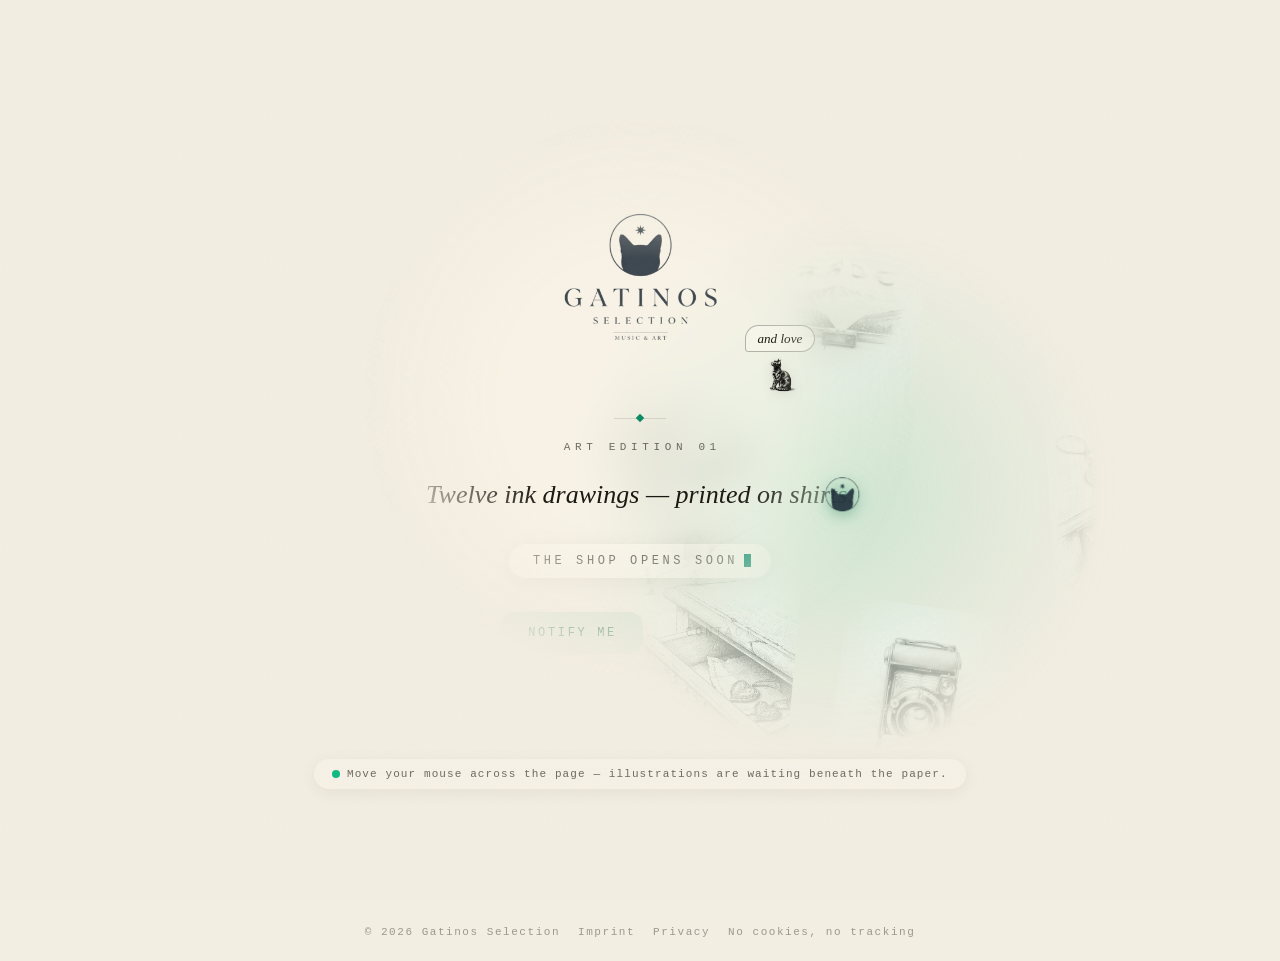
==== commit cd73d8f3: "landing: Pet mit vollem Repertoire — 6 Lauf-Frames + Miauen, Sitzen, Quetsch-Gag, Hüpfer; Glas-Karte" ====
--- a/index.html
+++ b/index.html
@@ -154,27 +154,27 @@
     }
     .glas-karte{
       padding:clamp(2rem,5vw,3.2rem) clamp(1.5rem,6vw,4rem);
-      border-radius:30px;
-      background:var(--glas);
-      -webkit-backdrop-filter:blur(22px) saturate(1.4);backdrop-filter:blur(22px) saturate(1.4);
-      box-shadow:0 18px 60px rgba(28,24,19,.1);
+      background:var(--glas-stark);
+      -webkit-backdrop-filter:blur(18px) saturate(1.3);backdrop-filter:blur(18px) saturate(1.3);
+      /* freischwebend: weiche Ränder — ein Schleier statt eines Kastens */
+      -webkit-mask-image:radial-gradient(ellipse 62% 56% at 50% 46%, #000 40%, transparent 80%);
+      mask-image:radial-gradient(ellipse 62% 56% at 50% 46%, #000 40%, transparent 80%);
     }
     .marke-buehne{position:relative;width:clamp(150px,19vw,225px);margin:0 auto}
     .marke img{width:100%;height:auto;display:block}
     .marke{animation:marke-ein 1.2s ease .25s both}
-    /* das kleine Haustier: spaziert langsam über den Screen, miaut ab und zu */
+    /* das kleine Haustier: spaziert langsam über den Screen und legt Nummern hin */
     .pet{
-      position:fixed;left:0;bottom:2.5vh;z-index:1;pointer-events:none;
-      height:clamp(92px,13vh,128px);
+      position:fixed;left:0;bottom:3.5vh;z-index:1;pointer-events:none;
+      height:clamp(100px,14vh,150px);
     }
     .pet img{
       height:100%;width:auto;display:block;position:absolute;bottom:0;left:50%;
+      transform:translateX(-50%);
       mix-blend-mode:multiply;
-    }
-    .pet-lauf{transform:translateX(-50%)}
-    .pet-miau{opacity:0;transition:opacity .28s ease;width:auto}
-    .pet-miau.sichtbar{opacity:1}
-    .pet-rtl .pet-lauf{transform:translateX(-50%) scaleX(-1)}
+      filter:drop-shadow(0 6px 12px rgba(28,24,19,.16));
+    }
+    .pet-rtl img{transform:translateX(-50%) scaleX(-1)}
     html.reduziert .pet{display:none}
     /* kleine Katze + Blase neben MUSIC & ART (Endzustand) */    /* kleine Katze + Blase neben MUSIC & ART (Endzustand) */
     .miau-ecke{
@@ -335,8 +335,7 @@
   </div>
 
   <div class="pet" id="pet" aria-hidden="true">
-    <img class="pet-lauf" src="assets/cat/wand-1.png" alt="" loading="eager">
-    <img class="pet-miau" src="assets/cat/katze-auf.jpg" alt="" loading="eager">
+    <img class="pet-bild" src="assets/cat/wand-1.png" alt="" loading="eager">
   </div>
 
   <!-- ============ Katzen-Dialog: öffnet nur über „Benachrichtigen“ ============ -->
@@ -452,64 +451,82 @@
     }
     requestAnimationFrame(rahmen);
 
-    /* — das kleine Haustier: läuft langsam über den Screen (hin und her),
-         stoppt ab und zu, dreht sich zum Betrachter und miaut. Ohne JS oder
-         bei reduzierter Bewegung: die Katze sitzt still. — */
+    /* — das kleine Haustier: läuft langsam über den Screen (hin und her) und
+         legt dazwischen Nummern hin — miauen, sitzen, durchs enge Loch
+         quetschen, hüpfen. Ohne JS oder bei reduzierter Bewegung: die Katze
+         sitzt still. — */
     var pet = document.querySelector("#pet");
-    var laufBild = document.querySelector(".pet-lauf");
-    var miauBild = document.querySelector(".pet-miau");
-    if(pet && laufBild && miauBild && !reduziert){
+    var petBild = document.querySelector(".pet-bild");
+    if(pet && petBild && !reduziert){
       var PFAD = "assets/cat/";
-      ["wand-1","wand-2","wand-3","wand-4","katze-auf","katze-halb","katze-zu"].forEach(function(n){
-        var v = new Image(); v.src = PFAD + n + ".jpg";
+      var alles = ["wand-1","wand-2","wand-3","wand-4","wand-5","wand-6","sitz","sprung","quetsch","katze-zu","katze-halb","katze-auf"];
+      alles.forEach(function(n){
+        var v = new Image(); v.src = PFAD + n + ".png";
+        var w = new Image(); w.src = PFAD + n + ".jpg";
       });
 
-      var px = -170;                /* startet außerhalb links */
+      var px = -160;                /* startet außerhalb links */
       var richtung = 1;             /* 1 = nach rechts, -1 = nach links */
-      var tempo = 42;               /* px/s — gemütlich */
+      var tempo = 46;               /* px/s — gemütlich */
       var lauft = true;
       var letzteBewegung = performance.now();
+      var laufFrame = 0, laufZeit = 0;
+      var nummer = 0, nummerSchritt = 0, nummerRest = 0;
+      var aktiveNummer = null;
+
+      var repertoire = [
+        { name:"miauen", schritte:[["katze-zu.jpg",460],["katze-halb.jpg",180],["katze-auf.jpg",320],["katze-halb.jpg",180],["katze-auf.jpg",320],["katze-zu.jpg",680]] },
+        { name:"sitzen", schritte:[["sitz",2300]] },
+        { name:"quetschen", schritte:[["quetsch",1800]] },
+        { name:"hüpfen", schritte:[["sprung",360],["wand-2",320],["sprung",360]] }
+      ];
 
       function petRahmen(now){
         var dt = Math.min((now - letzteBewegung) / 1000, .05);
         letzteBewegung = now;
         if(lauft){
           px += tempo * richtung * dt;
-          if(px > innerWidth + 40){ richtung = -1; pet.classList.add("pet-rtl"); }
-          if(px < -180){ richtung = 1; pet.classList.remove("pet-rtl"); }
+          if(px > innerWidth + 60){ richtung = -1; pet.classList.add("pet-rtl"); }
+          if(px < -170){ richtung = 1; pet.classList.remove("pet-rtl"); }
           pet.style.transform = "translate3d(" + px + "px,0,0)";
+          laufZeit += dt * 1000;
+          if(laufZeit > 165){
+            laufZeit = 0;
+            laufFrame = (laufFrame + 1) % 6;
+            petBild.src = PFAD + "wand-" + (laufFrame + 1) + ".png";
+          }
+        }
+        if(aktiveNummer){
+          nummerRest -= dt * 1000;
+          if(nummerRest <= 0){
+            nummerSchritt++;
+            if(nummerSchritt >= aktiveNummer.schritte.length){
+              aktiveNummer = null;
+              lauft = true;
+              petBild.src = PFAD + "wand-1.png";
+            }else{
+              petBild.src = PFAD + aktiveNummer.schritte[nummerSchritt][0] + ".png";
+              nummerRest = aktiveNummer.schritte[nummerSchritt][1];
+            }
+          }
         }
         requestAnimationFrame(petRahmen);
       }
       requestAnimationFrame(petRahmen);
 
-      /* Miau-Pause: anhalten, den Betrachter anschauen, weiterlaufen */
-      var mieutGerade = false;
-      function miauPause(dauer){
-        if(mieutGerade){ return; }
-        mieutGerade = true;
+      /* Nummern: runde Folge durch das Repertoire, erste nach einer Weile */
+      function naechsteNummer(){
+        if(aktiveNummer || !lauft){ return; }
+        aktiveNummer = repertoire[nummer % repertoire.length];
+        nummer++;
+        nummerSchritt = 0;
         lauft = false;
-        var folge = ["katze-zu","katze-halb","katze-auf","katze-halb","katze-auf","katze-zu"];
-        var dauerPro = [420,170,300,170,300,620];
-        var i = 0;
-        (function schritt(){
-          if(i >= folge.length){
-            miauBild.classList.remove("sichtbar");
-            laufBild.classList.add("sichtbar");
-            setTimeout(function(){ mieutGerade = false; }, 400);
-            return;
-          }
-          miauBild.src = PFAD + folge[i] + ".jpg";
-          var d = dauerPro[i];
-          i++;
-          setTimeout(schritt, d);
-        })();
-        setTimeout(function(){ mieutGerade = false; }, dauer);
-      }
-
-      /* ab und zu miauen — erst nach einer Weile, dann in unregelmäßigen Abständen */
-      setTimeout(function(){ miauPause(2200); }, 9000);
-      setInterval(function(){ if(Math.random() < .5){ miauPause(2200); } }, 17000);
+        var erster = aktiveNummer.schritte[0][0];
+        petBild.src = PFAD + erster + (erster === "quetsch" ? ".png" : ".png");
+        nummerRest = aktiveNummer.schritte[0][1];
+      }
+      setTimeout(naechsteNummer, 8500);
+      setInterval(function(){ naechsteNummer(); }, 16000);
     }
 
     /* — Katzen-Dialog: öffnet nur über „Benachrichtigen“, miaut beim Öffnen — */
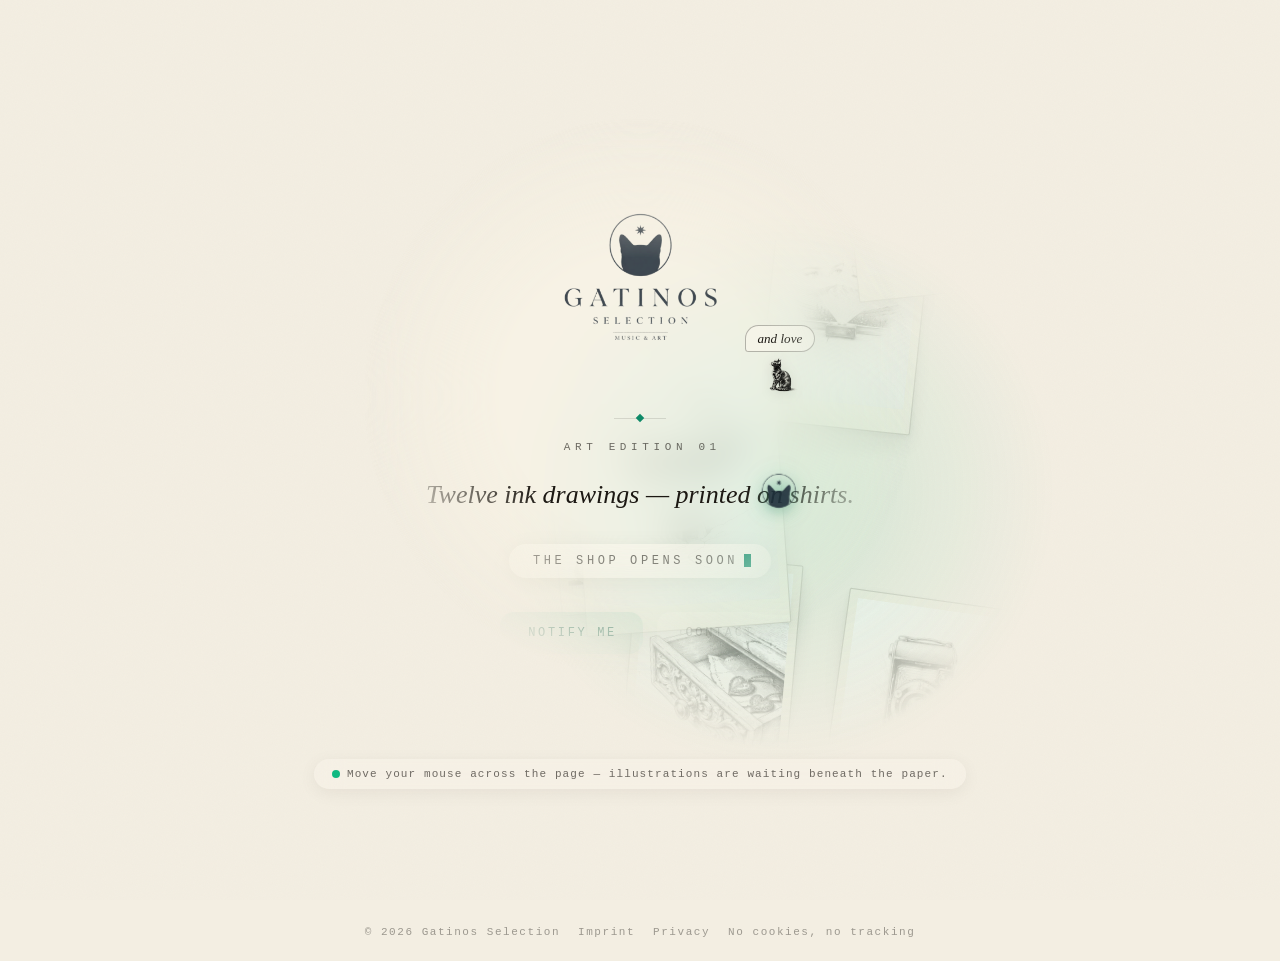
==== commit f44b6ea6: "landing: Pet ohne Bild-Flackern (alle 12 Frames gestapelt, Blend statt Src-Wechsel) und Hintergrund-" ====
--- a/index.html
+++ b/index.html
@@ -49,11 +49,14 @@
       mask-image:radial-gradient(circle 330px at var(--mx) var(--my), #000 0%, rgba(0,0,0,.5) 46%, transparent 78%);
     }
     .pa{
-      position:absolute;opacity:.95;mix-blend-mode:multiply;height:auto;rotate:var(--neig,0deg);
+      position:absolute;opacity:.97;height:auto;rotate:var(--neig,0deg);
       animation:schweben var(--dauer,18s) ease-in-out infinite;
-      /* weicher Rand: kein Papier-Kasten um die Zeichnung */
-      -webkit-mask-image:radial-gradient(ellipse 74% 74% at 50% 50%, #000 48%, transparent 88%);
-      mask-image:radial-gradient(ellipse 74% 74% at 50% 50%, #000 48%, transparent 88%);
+      /* wie kleine gerahmte Poster: eigenes Papier, dünne Tinten-Linie, weicher Schatten */
+      background:#f4efe0;
+      border:1px solid rgba(28,24,19,.26);
+      box-shadow:0 12px 28px rgba(28,24,19,.13), 0 2px 6px rgba(28,24,19,.08);
+      border-radius:2px;
+      padding:8px 8px 24px;
     }
     .pa-1 {width:clamp(170px,19vw,300px);right:1vw;  top:4vh;   --neig:5deg;  --dauer:17s}
     .pa-2 {width:clamp(150px,16vw,260px);left:2vw;   top:6vh;   --neig:-7deg; --dauer:21s}
@@ -171,9 +174,10 @@
     .pet img{
       height:100%;width:auto;display:block;position:absolute;bottom:0;left:50%;
       transform:translateX(-50%);
-      mix-blend-mode:multiply;
+      mix-blend-mode:multiply;opacity:0;
       filter:drop-shadow(0 6px 12px rgba(28,24,19,.16));
     }
+    .pet img.sichtbar{opacity:1}
     .pet-rtl img{transform:translateX(-50%) scaleX(-1)}
     html.reduziert .pet{display:none}
     /* kleine Katze + Blase neben MUSIC & ART (Endzustand) */    /* kleine Katze + Blase neben MUSIC & ART (Endzustand) */
@@ -335,7 +339,18 @@
   </div>
 
   <div class="pet" id="pet" aria-hidden="true">
-    <img class="pet-bild" src="assets/cat/wand-1.png" alt="" loading="eager">
+    <img class="pet-bild sichtbar" data-pose="wand-1" src="assets/cat/wand-1.png" alt="" loading="eager">
+    <img class="pet-bild" data-pose="wand-2" src="assets/cat/wand-2.png" alt="" loading="eager">
+    <img class="pet-bild" data-pose="wand-3" src="assets/cat/wand-3.png" alt="" loading="eager">
+    <img class="pet-bild" data-pose="wand-4" src="assets/cat/wand-4.png" alt="" loading="eager">
+    <img class="pet-bild" data-pose="wand-5" src="assets/cat/wand-5.png" alt="" loading="eager">
+    <img class="pet-bild" data-pose="wand-6" src="assets/cat/wand-6.png" alt="" loading="eager">
+    <img class="pet-bild" data-pose="sitz" src="assets/cat/sitz.png" alt="" loading="eager">
+    <img class="pet-bild" data-pose="sprung" src="assets/cat/sprung.png" alt="" loading="eager">
+    <img class="pet-bild" data-pose="quetsch" src="assets/cat/quetsch.png" alt="" loading="eager">
+    <img class="pet-bild" data-pose="katze-zu" src="assets/cat/katze-zu.jpg" alt="" loading="eager">
+    <img class="pet-bild" data-pose="katze-halb" src="assets/cat/katze-halb.jpg" alt="" loading="eager">
+    <img class="pet-bild" data-pose="katze-auf" src="assets/cat/katze-auf.jpg" alt="" loading="eager">
   </div>
 
   <!-- ============ Katzen-Dialog: öffnet nur über „Benachrichtigen“ ============ -->
@@ -456,14 +471,13 @@
          quetschen, hüpfen. Ohne JS oder bei reduzierter Bewegung: die Katze
          sitzt still. — */
     var pet = document.querySelector("#pet");
-    var petBild = document.querySelector(".pet-bild");
-    if(pet && petBild && !reduziert){
-      var PFAD = "assets/cat/";
-      var alles = ["wand-1","wand-2","wand-3","wand-4","wand-5","wand-6","sitz","sprung","quetsch","katze-zu","katze-halb","katze-auf"];
-      alles.forEach(function(n){
-        var v = new Image(); v.src = PFAD + n + ".png";
-        var w = new Image(); w.src = PFAD + n + ".jpg";
-      });
+    var petBilder = [].slice.call(document.querySelectorAll(".pet-bild"));
+    var petZeige = function(name){
+      for(var b = 0; b < petBilder.length; b++){
+        petBilder[b].classList.toggle("sichtbar", petBilder[b].getAttribute("data-pose") === name);
+      }
+    };
+    if(pet && petBilder.length === 12 && !reduziert){
 
       var px = -160;                /* startet außerhalb links */
       var richtung = 1;             /* 1 = nach rechts, -1 = nach links */
@@ -493,7 +507,7 @@
           if(laufZeit > 165){
             laufZeit = 0;
             laufFrame = (laufFrame + 1) % 6;
-            petBild.src = PFAD + "wand-" + (laufFrame + 1) + ".png";
+            petZeige("wand-" + (laufFrame + 1));
           }
         }
         if(aktiveNummer){
@@ -503,9 +517,9 @@
             if(nummerSchritt >= aktiveNummer.schritte.length){
               aktiveNummer = null;
               lauft = true;
-              petBild.src = PFAD + "wand-1.png";
+              petZeige("wand-1");
             }else{
-              petBild.src = PFAD + aktiveNummer.schritte[nummerSchritt][0] + ".png";
+              petZeige(aktiveNummer.schritte[nummerSchritt][0]);
               nummerRest = aktiveNummer.schritte[nummerSchritt][1];
             }
           }
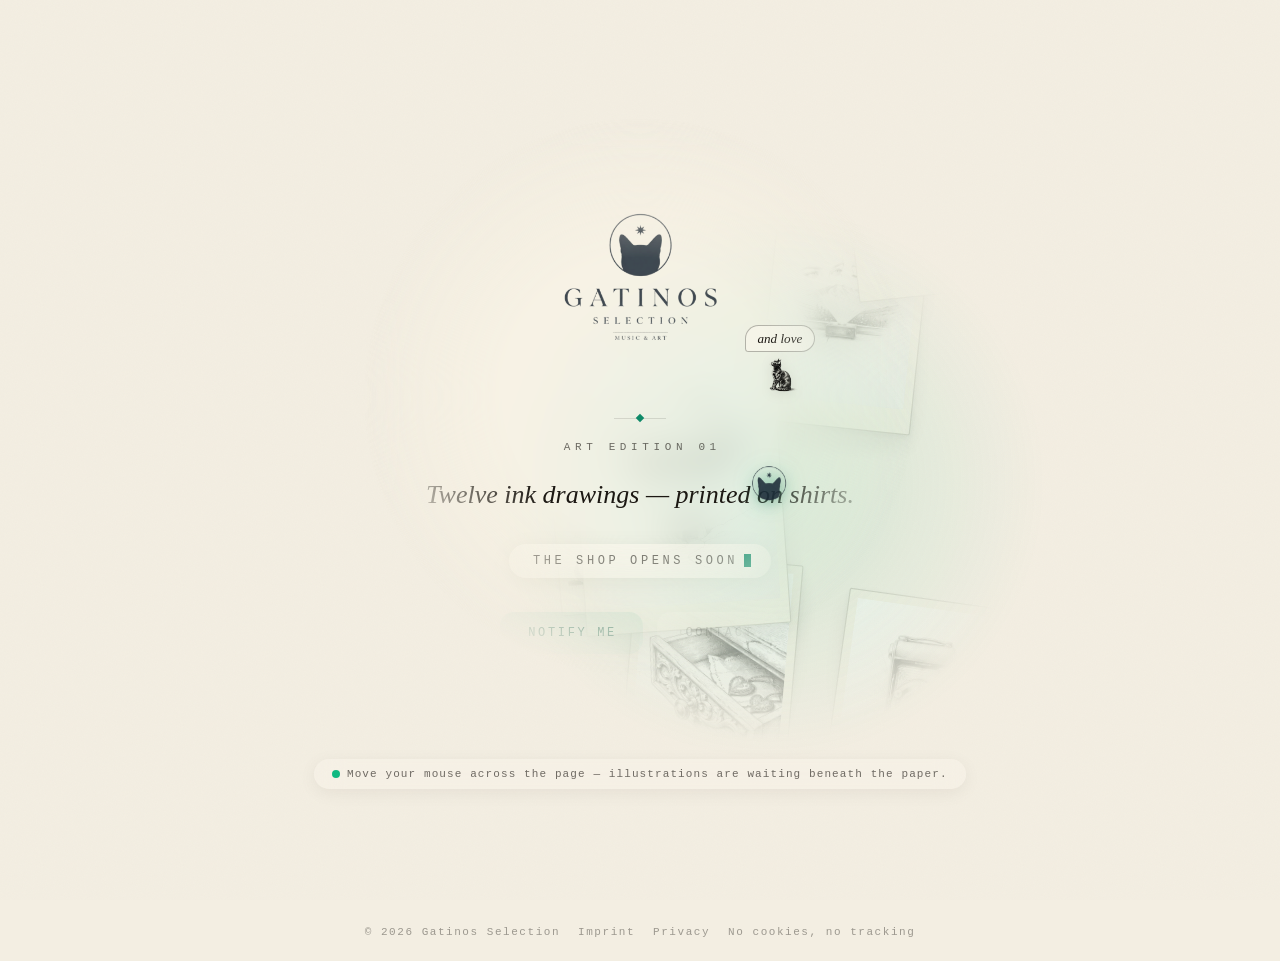
==== commit a0ec8504: "landing: das Pet läuft vor dem Inhalt (z-Index über der Glas-Karte) — kein Verschwinden mehr hinter " ====
--- a/index.html
+++ b/index.html
@@ -168,7 +168,7 @@
     .marke{animation:marke-ein 1.2s ease .25s both}
     /* das kleine Haustier: spaziert langsam über den Screen und legt Nummern hin */
     .pet{
-      position:fixed;left:0;bottom:3.5vh;z-index:1;pointer-events:none;
+      position:fixed;left:0;bottom:3.5vh;z-index:5;pointer-events:none;
       height:clamp(100px,14vh,150px);
     }
     .pet img{
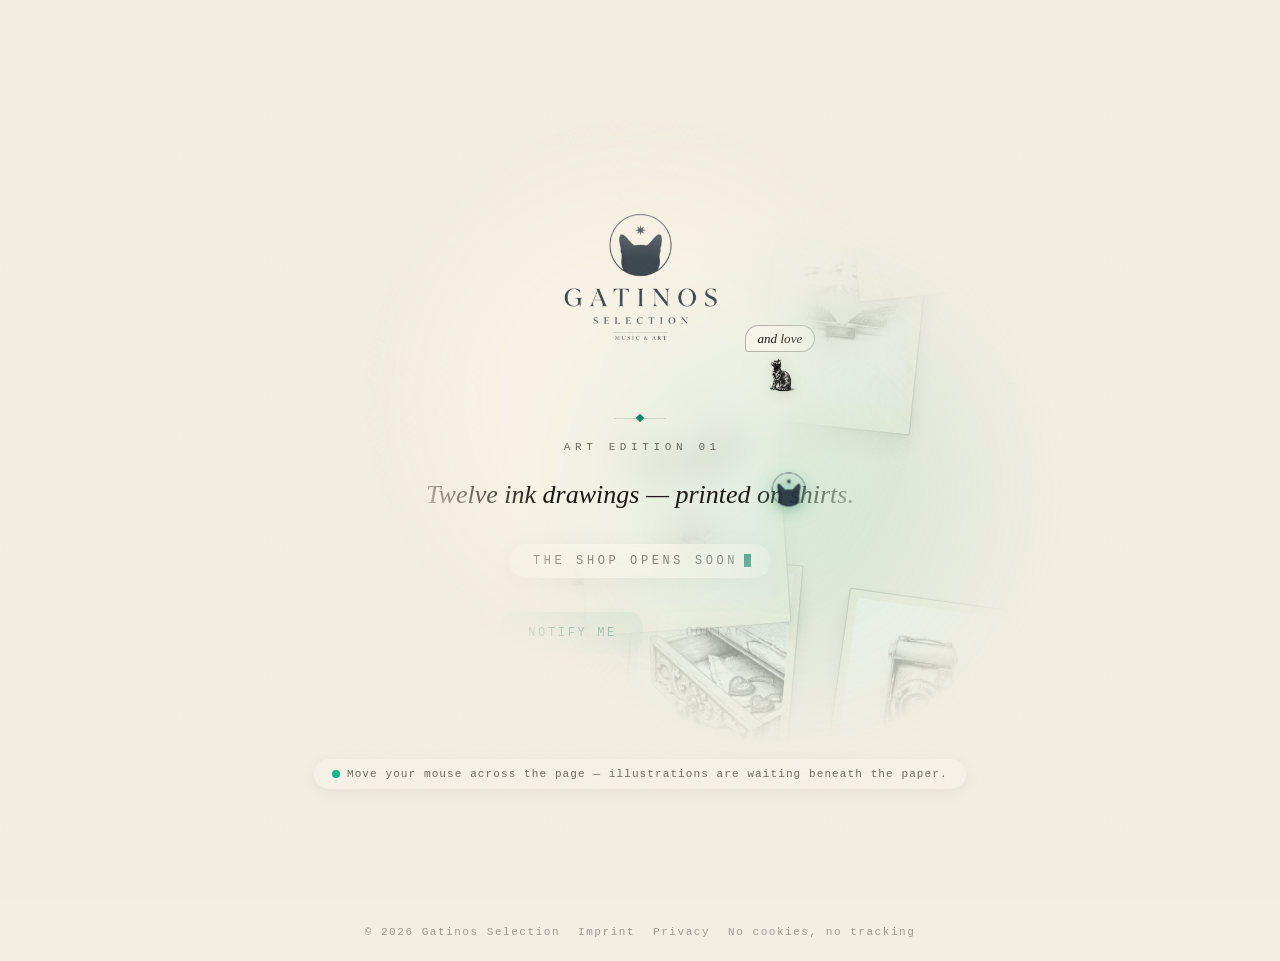
==== commit b48affbb: "landing: Safari-Fragezeichen behoben — die Nummern-Posen nutzen durchgängig das gestapelte Blend-Sys" ====
--- a/index.html
+++ b/index.html
@@ -535,8 +535,7 @@
         nummer++;
         nummerSchritt = 0;
         lauft = false;
-        var erster = aktiveNummer.schritte[0][0];
-        petBild.src = PFAD + erster + (erster === "quetsch" ? ".png" : ".png");
+        petZeige(aktiveNummer.schritte[0][0]);
         nummerRest = aktiveNummer.schritte[0][1];
       }
       setTimeout(naechsteNummer, 8500);
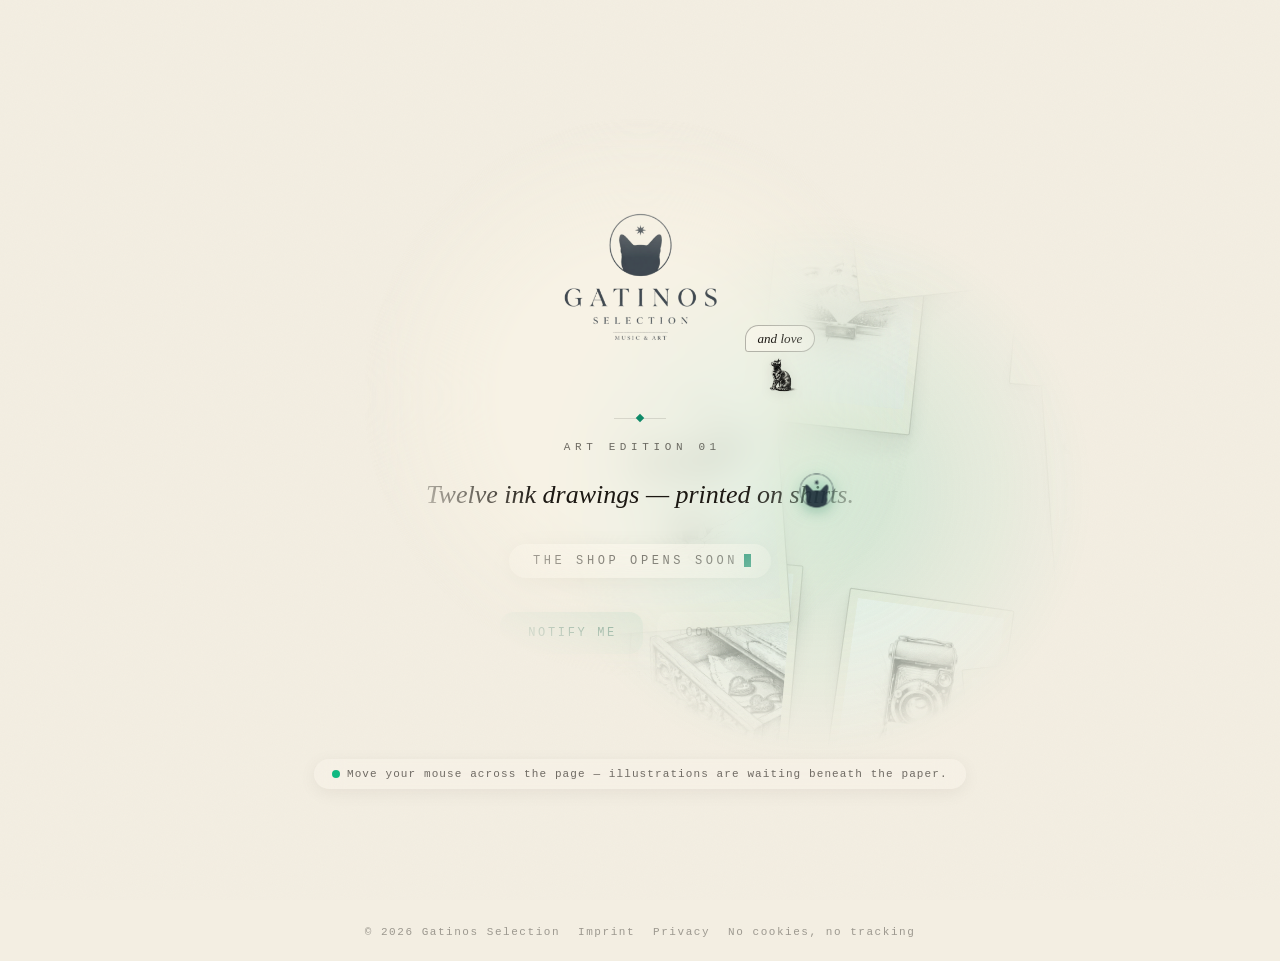
==== commit bc685dbe: "landing: fehlende wand-5/6-Frames aus Stack und Zyklus entfernt — die Lauf-Animation nutzt nur die v" ====
--- a/index.html
+++ b/index.html
@@ -343,8 +343,6 @@
     <img class="pet-bild" data-pose="wand-2" src="assets/cat/wand-2.png" alt="" loading="eager">
     <img class="pet-bild" data-pose="wand-3" src="assets/cat/wand-3.png" alt="" loading="eager">
     <img class="pet-bild" data-pose="wand-4" src="assets/cat/wand-4.png" alt="" loading="eager">
-    <img class="pet-bild" data-pose="wand-5" src="assets/cat/wand-5.png" alt="" loading="eager">
-    <img class="pet-bild" data-pose="wand-6" src="assets/cat/wand-6.png" alt="" loading="eager">
     <img class="pet-bild" data-pose="sitz" src="assets/cat/sitz.png" alt="" loading="eager">
     <img class="pet-bild" data-pose="sprung" src="assets/cat/sprung.png" alt="" loading="eager">
     <img class="pet-bild" data-pose="quetsch" src="assets/cat/quetsch.png" alt="" loading="eager">
@@ -477,7 +475,7 @@
         petBilder[b].classList.toggle("sichtbar", petBilder[b].getAttribute("data-pose") === name);
       }
     };
-    if(pet && petBilder.length === 12 && !reduziert){
+    if(pet && petBilder.length === 10 && !reduziert){
 
       var px = -160;                /* startet außerhalb links */
       var richtung = 1;             /* 1 = nach rechts, -1 = nach links */
